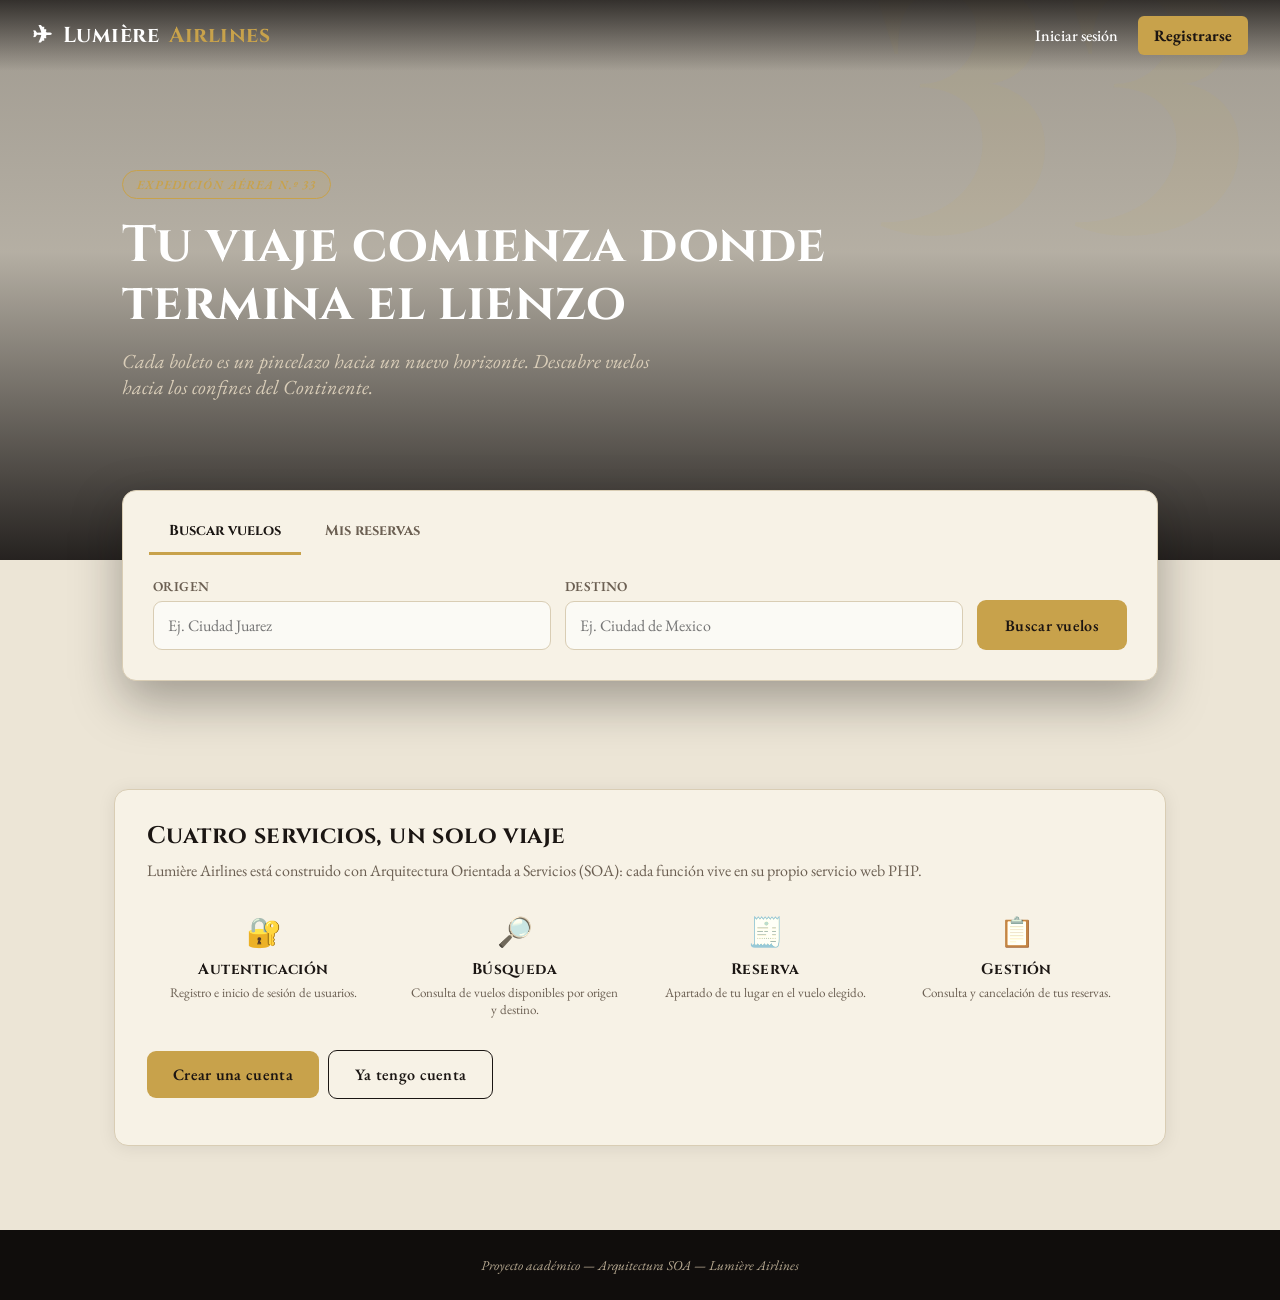
==== src/index.html @ d978fcb9 "unidad1" ====
<!DOCTYPE html>
<html lang="es">
<head>
    <meta charset="UTF-8">
    <meta name="viewport" content="width=device-width, initial-scale=1.0">
    <title>Lumière Airlines — Sistema de Reservas de Vuelos</title>
    <link rel="stylesheet" href="css/styles.css">
</head>
<body>
    <div style="position:relative;">
        <header class="topbar on-hero">
            <a href="index.html" class="brand"><span class="plane">✈</span> Lumière <span class="gold">Airlines</span></a>
            <nav class="mainnav" id="nav-auth-area"></nav>
        </header>

        <section class="hero" style="background-image:url('https://images.unsplash.com/photo-1721592873149-9823d9dc6b40?auto=format&fit=crop&w=1920&q=80');">
            <div class="hero-content">
                <span class="eyebrow">Expedición aérea N.º 33</span>
                <h1>Tu viaje comienza donde termina el lienzo</h1>
                <p class="lead">Cada boleto es un pincelazo hacia un nuevo horizonte. Descubre vuelos hacia los confines del Continente.</p>
            </div>
        </section>
    </div>

    <div class="search-float">
        <div class="search-card">
            <div class="search-tabs">
                <span class="tab active">Buscar vuelos</span>
                <a class="tab" href="reservations.html">Mis reservas</a>
            </div>
            <form id="homeQuickSearch" class="search-form-row">
                <div class="field">
                    <label for="q-origin">Origen</label>
                    <input type="text" id="q-origin" name="origin" placeholder="Ej. Ciudad Juarez">
                </div>
                <div class="field">
                    <label for="q-destination">Destino</label>
                    <input type="text" id="q-destination" name="destination" placeholder="Ej. Ciudad de Mexico">
                </div>
                <button type="submit" class="btn gold">Buscar vuelos</button>
            </form>
        </div>
    </div>

    <main>
        <div class="card">
            <h2 class="section-title">Cuatro servicios, un solo viaje</h2>
            <p class="section-sub">Lumière Airlines está construido con Arquitectura Orientada a Servicios (SOA): cada función vive en su propio servicio web PHP.</p>
            <div class="feature-grid">
                <div class="feature">
                    <div class="icon">🔐</div>
                    <h3>Autenticación</h3>
                    <p>Registro e inicio de sesión de usuarios.</p>
                </div>
                <div class="feature">
                    <div class="icon">🔎</div>
                    <h3>Búsqueda</h3>
                    <p>Consulta de vuelos disponibles por origen y destino.</p>
                </div>
                <div class="feature">
                    <div class="icon">🧾</div>
                    <h3>Reserva</h3>
                    <p>Apartado de tu lugar en el vuelo elegido.</p>
                </div>
                <div class="feature">
                    <div class="icon">📋</div>
                    <h3>Gestión</h3>
                    <p>Consulta y cancelación de tus reservas.</p>
                </div>
            </div>
            <p style="margin-top:24px;">
                <a class="btn gold" href="register.html">Crear una cuenta</a>
                &nbsp;
                <a class="btn secondary" href="login.html">Ya tengo cuenta</a>
            </p>
        </div>
    </main>

    <footer>Proyecto académico — Arquitectura SOA — Lumière Airlines</footer>
    <script src="js/scripts.js"></script>
</body>
</html>
---- src/css/styles.css ----
@import url("https://fonts.googleapis.com/css2?family=Cinzel:wght@500;600;700;800&family=EB+Garamond:ital,wght@0,400;0,500;0,600;1,400&display=swap");

:root {
  --navy-deep: #100d0c; /* negro cálido de lienzo */
  --navy: #1b1613; /* base oscura */
  --navy-mid: #3a2a2f; /* ciruela/borgoña oscuro */
  --blue-accent: #6f8a95; /* gris-azulado apagado */
  --gold: #c8a24b; /* dorado envejecido */
  --gold-dark: #9c7a30; /* bronce */
  --bg: #ece5d6; /* papel/lienzo claro */
  --card: #f7f2e6; /* lienzo crema */
  --text: #241f1b; /* tinta oscura */
  --muted: #6b5f52; /* sepia apagado */
  --danger: #8c2f39; /* borgoña / carmesí */
  --ok: #55684c; /* verde musgo */
  --border: #d9cdb4; /* tostado suave */
  --radius: 14px;
}

* {
  box-sizing: border-box;
}
html {
  scroll-behavior: smooth;
}

body {
  font-family: "EB Garamond", "Inter", serif;
  margin: 0;
  background: var(--bg);
  color: var(--text);
}

h1,
h2,
h3,
.display {
  font-family: "Cinzel", serif;
  letter-spacing: 0.4px;
}

a {
  color: inherit;
}

/* ===================== NAVBAR ===================== */
header.topbar {
  position: sticky;
  top: 0;
  z-index: 50;
  background: var(--navy-deep);
  color: white;
  padding: 16px 32px;
  display: flex;
  align-items: center;
  justify-content: space-between;
  flex-wrap: wrap;
  gap: 12px;
}

header.topbar.on-hero {
  position: absolute;
  left: 0;
  right: 0;
  top: 0;
  background: linear-gradient(
    180deg,
    rgba(16, 13, 12, 0.75) 0%,
    rgba(16, 13, 12, 0) 100%
  );
}

header.topbar .brand {
  display: flex;
  align-items: center;
  gap: 10px;
  font-family: "Cinzel", serif;
  font-size: 1.35rem;
  font-weight: 700;
  letter-spacing: 0.5px;
  text-decoration: none;
  color: white;
}

header.topbar .brand .plane {
  font-size: 1.5rem;
}
header.topbar .brand .gold {
  color: var(--gold);
}

nav.mainnav {
  display: flex;
  align-items: center;
  gap: 4px;
  flex-wrap: wrap;
}

nav.mainnav a,
nav.mainnav button {
  color: white;
  text-decoration: none;
  padding: 9px 16px;
  border-radius: 6px;
  font-size: 1rem;
  font-weight: 500;
  background: transparent;
  border: none;
  cursor: pointer;
  transition: background 0.2s;
  font-family: "EB Garamond", serif;
}

nav.mainnav a:hover,
nav.mainnav button:hover {
  background: rgba(255, 255, 255, 0.14);
}

nav.mainnav .highlight {
  background: var(--gold);
  color: #1c1512;
  font-weight: 700;
}
nav.mainnav .highlight:hover {
  background: var(--gold-dark);
}

/* ===================== HERO ===================== */
.hero {
  position: relative;
  min-height: 560px;
  display: flex;
  align-items: center;
  background-size: cover;
  background-position: center;
  color: white;
  overflow: hidden;
  background-image:
    radial-gradient(
      ellipse at 15% 20%,
      rgba(200, 162, 75, 0.16),
      transparent 55%
    ),
    radial-gradient(
      ellipse at 85% 80%,
      rgba(140, 47, 57, 0.28),
      transparent 60%
    ),
    repeating-linear-gradient(
      135deg,
      rgba(255, 255, 255, 0.02) 0px,
      rgba(255, 255, 255, 0.02) 2px,
      transparent 2px,
      transparent 6px
    ),
    linear-gradient(160deg, #100d0c 0%, #1b1613 45%, #23181a 100%);
}

.hero::before {
  content: "33";
  position: absolute;
  top: -4vw;
  right: 2vw;
  font-family: "Cinzel", serif;
  font-size: 26vw;
  font-weight: 800;
  color: rgba(200, 162, 75, 0.07);
  z-index: 1;
  line-height: 1;
  pointer-events: none;
}

.hero::after {
  content: "";
  position: absolute;
  inset: 0;
  background: linear-gradient(
    180deg,
    rgba(16, 13, 12, 0.35) 0%,
    rgba(16, 13, 12, 0.25) 45%,
    rgba(16, 13, 12, 0.9) 100%
  );
}

.hero-content {
  position: relative;
  z-index: 2;
  max-width: 1100px;
  margin: 0 auto;
  padding: 140px 32px 130px;
  width: 100%;
}

.hero-content .eyebrow {
  display: inline-block;
  background: rgba(200, 162, 75, 0.12);
  border: 1px solid var(--gold);
  color: var(--gold);
  padding: 5px 14px;
  border-radius: 20px;
  font-size: 0.78rem;
  font-weight: 600;
  letter-spacing: 1px;
  text-transform: uppercase;
  font-style: italic;
  margin-bottom: 18px;
}

.hero-content h1 {
  font-size: 3.2rem;
  font-weight: 700;
  line-height: 1.12;
  margin: 0 0 16px;
  max-width: 750px;
}

.hero-content p.lead {
  font-family: "EB Garamond", serif;
  font-size: 1.25rem;
  font-style: italic;
  color: #d9cdb8;
  max-width: 560px;
  margin: 0;
}

.hero.small {
  min-height: 300px;
}
.hero.small .hero-content {
  padding: 110px 32px 90px;
}
.hero.small .hero-content h1 {
  font-size: 2.2rem;
}

/* Floating search card that overlaps the hero bottom edge */
.search-float {
  position: relative;
  z-index: 5;
  max-width: 1100px;
  margin: -70px auto 0;
  padding: 0 32px 60px;
}

.search-card {
  background: var(--card);
  border-radius: var(--radius);
  border: 1px solid var(--border);
  box-shadow: 0 20px 50px rgba(16, 13, 12, 0.35);
  padding: 8px;
}

.search-tabs {
  display: flex;
  gap: 4px;
  padding: 10px 18px 0;
}

.search-tabs .tab {
  padding: 12px 20px;
  font-weight: 700;
  font-family: "Cinzel", serif;
  font-size: 0.9rem;
  color: var(--muted);
  border-bottom: 3px solid transparent;
  text-decoration: none;
}

.search-tabs .tab.active {
  color: var(--navy);
  border-bottom-color: var(--gold);
}

.search-form-row {
  display: flex;
  gap: 14px;
  flex-wrap: wrap;
  align-items: flex-end;
  padding: 22px;
}

.search-form-row .field {
  flex: 1;
  min-width: 200px;
  margin: 0;
}

.search-form-row .btn {
  height: 50px;
  padding: 0 28px;
}

/* ===================== MAIN / CARDS ===================== */
main {
  max-width: 1100px;
  margin: 0 auto;
  padding: 48px 24px 60px;
}

main.narrow {
  max-width: 480px;
}

.card {
  background: var(--card);
  border-radius: var(--radius);
  padding: 30px 32px;
  box-shadow: 0 2px 18px rgba(16, 13, 12, 0.08);
  border: 1px solid var(--border);
  margin-bottom: 24px;
}

h1.page-title,
h2 {
  color: var(--navy);
  font-weight: 700;
}

.section-title {
  font-family: "Cinzel", serif;
  color: var(--navy);
  font-weight: 700;
  font-size: 1.5rem;
  margin: 0 0 8px;
}

.section-sub {
  color: var(--muted);
  margin: 0 0 24px;
}

/* ===================== FORMS ===================== */
form .field {
  margin-bottom: 18px;
  display: flex;
  flex-direction: column;
  gap: 6px;
}

label {
  font-weight: 600;
  color: var(--muted);
  font-size: 0.85rem;
  text-transform: uppercase;
  letter-spacing: 0.4px;
}

input[type="text"],
input[type="password"],
input[type="email"],
input[type="date"] {
  padding: 13px 14px;
  border: 1.5px solid var(--border);
  border-radius: 9px;
  font-size: 1rem;
  font-family: "EB Garamond", serif;
  background: #fbfaf5;
}

input:focus {
  outline: none;
  border-color: var(--blue-accent);
  background: white;
}

.btn {
  display: inline-block;
  background: var(--navy);
  color: white;
  border: none;
  padding: 13px 26px;
  border-radius: 9px;
  font-size: 1rem;
  font-weight: 600;
  letter-spacing: 0.3px;
  cursor: pointer;
  transition:
    background 0.2s,
    transform 0.15s;
  font-family: "EB Garamond", serif;
  text-decoration: none;
  text-align: center;
}

.btn:hover {
  background: var(--navy-mid);
}
.btn:active {
  transform: scale(0.98);
}

.btn.gold {
  background: var(--gold);
  color: #1c1512;
}
.btn.gold:hover {
  background: var(--gold-dark);
}

.btn.secondary {
  background: transparent;
  color: var(--navy);
  border: 1.5px solid var(--navy);
}
.btn.secondary:hover {
  background: #ece2d8;
}

.btn.danger {
  background: var(--danger);
}
.btn.danger:hover {
  background: #6f242c;
}

.btn.block {
  width: 100%;
}

.msg {
  padding: 13px 16px;
  border-radius: 9px;
  margin-top: 14px;
  font-size: 0.93rem;
  font-weight: 500;
}

.msg.ok {
  background: #e6ecdf;
  color: var(--ok);
  border: 1px solid #c3d0b6;
}
.msg.error {
  background: #f5e2e3;
  color: var(--danger);
  border: 1px solid #e1b6b9;
}
.msg.hidden {
  display: none;
}

/* ===================== SPLIT AUTH LAYOUT ===================== */
.split {
  display: flex;
  min-height: calc(100vh - 68px);
}

.split-media {
  flex: 1 1 45%;
  background-size: cover;
  background-position: center;
  position: relative;
  display: flex;
  align-items: flex-end;
  min-height: 320px;
}

.split-media::after {
  content: "";
  position: absolute;
  inset: 0;
  background: linear-gradient(
    180deg,
    rgba(16, 13, 12, 0.05) 0%,
    rgba(16, 13, 12, 0.8) 100%
  );
}

.split-media .quote {
  position: relative;
  z-index: 2;
  color: white;
  padding: 40px;
  font-family: "Cinzel", serif;
  font-size: 1.4rem;
  font-weight: 600;
  line-height: 1.35;
}

.split-form {
  flex: 1 1 55%;
  display: flex;
  align-items: center;
  justify-content: center;
  padding: 40px 24px;
}

.split-form .inner {
  width: 100%;
  max-width: 400px;
}

/* ===================== FLIGHT / RESERVATION LISTS ===================== */
.flight-list,
.reservation-list {
  display: flex;
  flex-direction: column;
  gap: 14px;
  margin-top: 8px;
}

.flight-item {
  display: flex;
  justify-content: space-between;
  align-items: center;
  flex-wrap: wrap;
  gap: 16px;
  padding: 20px 22px;
  border: 1px solid var(--border);
  border-radius: 12px;
  background: #fbfaf5;
  transition:
    box-shadow 0.2s,
    transform 0.15s;
}

.flight-item:hover {
  box-shadow: 0 8px 24px rgba(16, 13, 12, 0.12);
  transform: translateY(-1px);
}

.flight-item .airline-tag {
  display: inline-block;
  font-size: 0.72rem;
  font-weight: 700;
  text-transform: uppercase;
  letter-spacing: 0.5px;
  color: var(--blue-accent);
  background: #e7edee;
  padding: 3px 9px;
  border-radius: 6px;
  margin-bottom: 6px;
}

.flight-item .route {
  font-weight: 700;
  font-size: 1.2rem;
  font-family: "Cinzel", serif;
  color: var(--navy);
}

.flight-item .details {
  color: var(--muted);
  font-size: 0.88rem;
  margin-top: 4px;
}
.flight-item .price {
  font-size: 1.35rem;
  font-weight: 800;
  color: var(--navy);
  font-family: "Cinzel", serif;
}
.flight-item .price small {
  display: block;
  font-size: 0.7rem;
  font-weight: 500;
  color: var(--muted);
  text-transform: uppercase;
}

.status-badge {
  display: inline-block;
  padding: 4px 12px;
  border-radius: 12px;
  font-size: 0.75rem;
  font-weight: 700;
  text-transform: uppercase;
  letter-spacing: 0.3px;
  background: #e6ecdf;
  color: var(--ok);
  margin-top: 6px;
}

footer {
  text-align: center;
  color: #b9ab93;
  font-size: 0.85rem;
  font-family: "EB Garamond", serif;
  font-style: italic;
  padding: 26px;
  background: var(--navy-deep);
}

.empty-state {
  color: var(--muted);
  font-style: italic;
  padding: 14px 0;
}

/* ===================== FEATURE GRID (home) ===================== */
.feature-grid {
  display: grid;
  grid-template-columns: repeat(4, 1fr);
  gap: 18px;
  margin: 12px 0 8px;
}

.feature-grid .feature {
  text-align: center;
  padding: 8px 10px;
}

.feature-grid .feature .icon {
  font-size: 1.8rem;
  margin-bottom: 8px;
  filter: sepia(0.4) saturate(1.3);
}
.feature-grid .feature h3 {
  font-size: 0.95rem;
  margin: 0 0 4px;
  color: var(--navy);
}
.feature-grid .feature p {
  font-size: 0.82rem;
  color: var(--muted);
  margin: 0;
}

@media (max-width: 820px) {
  .feature-grid {
    grid-template-columns: repeat(2, 1fr);
  }
  .split {
    flex-direction: column;
  }
  .split-media {
    min-height: 200px;
  }
  .hero-content h1 {
    font-size: 2.2rem;
  }
  .search-form-row {
    flex-direction: column;
    align-items: stretch;
  }
}
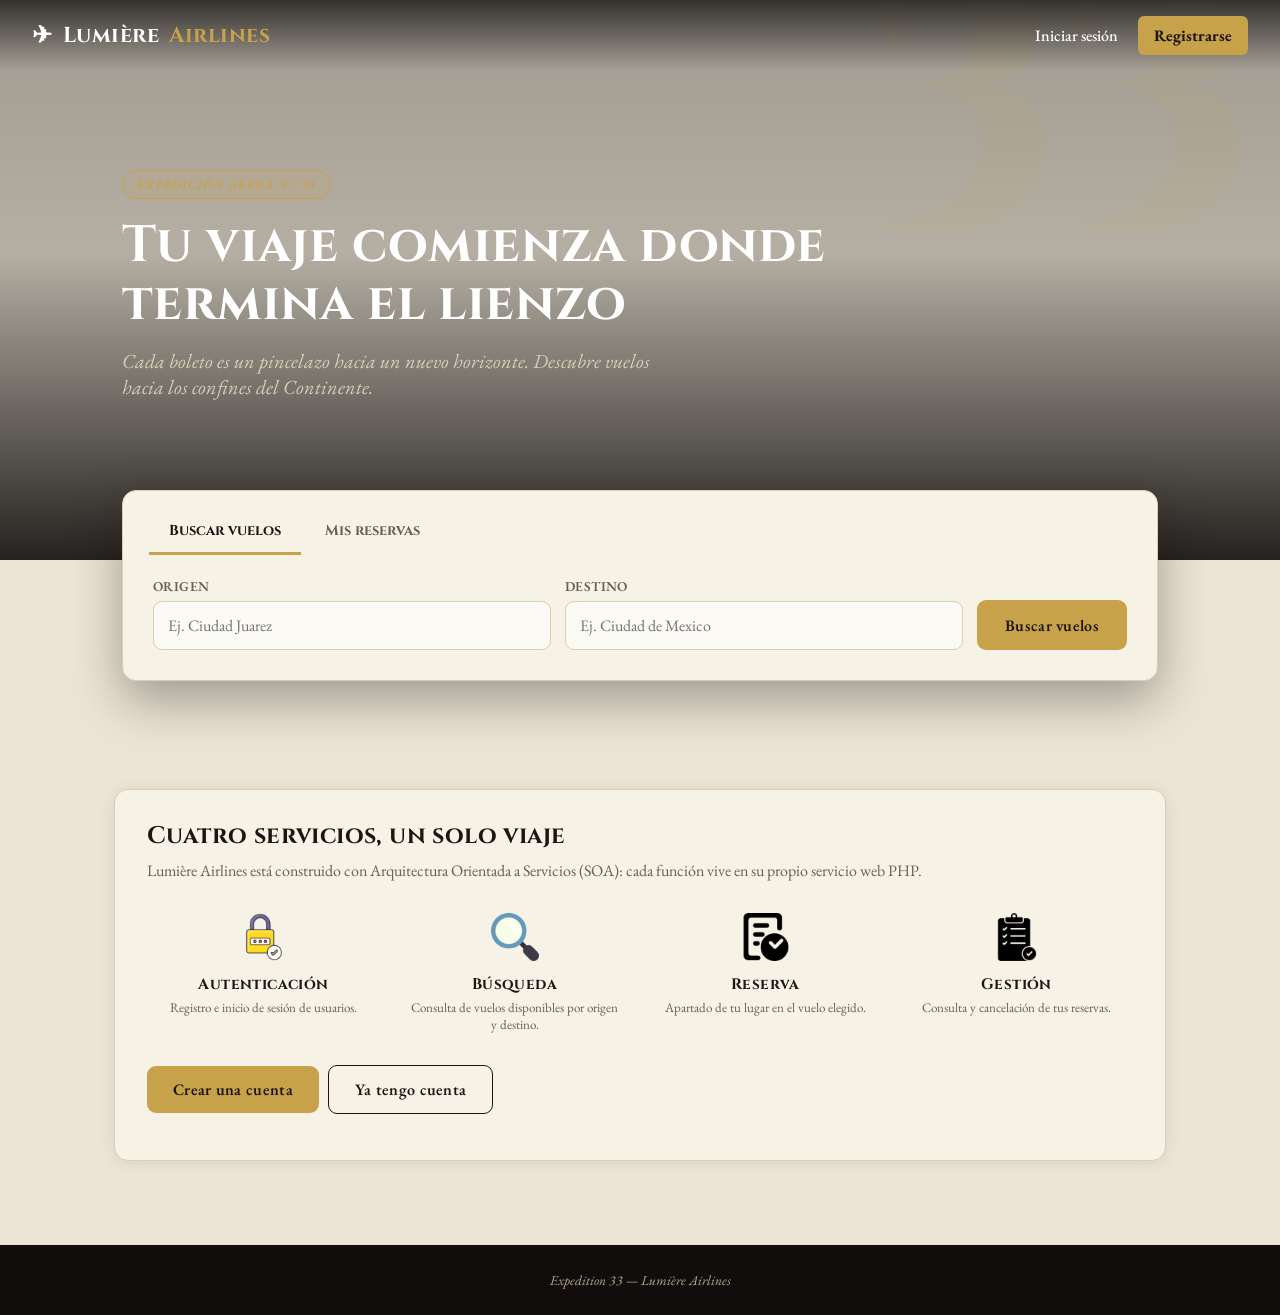
==== commit 1d806c56: "cambios de diseño" ====
--- a/src/index.html
+++ b/src/index.html
@@ -1,82 +1,114 @@
-<!DOCTYPE html>
+<!doctype html>
 <html lang="es">
-<head>
-    <meta charset="UTF-8">
-    <meta name="viewport" content="width=device-width, initial-scale=1.0">
+  <head>
+    <meta charset="UTF-8" />
+    <meta name="viewport" content="width=device-width, initial-scale=1.0" />
     <title>Lumière Airlines — Sistema de Reservas de Vuelos</title>
-    <link rel="stylesheet" href="css/styles.css">
-</head>
-<body>
-    <div style="position:relative;">
-        <header class="topbar on-hero">
-            <a href="index.html" class="brand"><span class="plane">✈</span> Lumière <span class="gold">Airlines</span></a>
-            <nav class="mainnav" id="nav-auth-area"></nav>
-        </header>
+    <link rel="stylesheet" href="css/styles.css" />
+  </head>
+  <body>
+    <div style="position: relative">
+      <header class="topbar on-hero">
+        <a href="index.html" class="brand"
+          ><span class="plane">✈</span> Lumière
+          <span class="gold">Airlines</span></a
+        >
+        <nav class="mainnav" id="nav-auth-area"></nav>
+      </header>
 
-        <section class="hero" style="background-image:url('https://images.unsplash.com/photo-1721592873149-9823d9dc6b40?auto=format&fit=crop&w=1920&q=80');">
-            <div class="hero-content">
-                <span class="eyebrow">Expedición aérea N.º 33</span>
-                <h1>Tu viaje comienza donde termina el lienzo</h1>
-                <p class="lead">Cada boleto es un pincelazo hacia un nuevo horizonte. Descubre vuelos hacia los confines del Continente.</p>
-            </div>
-        </section>
+      <section
+        class="hero"
+        style="
+          background-image: url(&quot;https://images.unsplash.com/photo-1721592873149-9823d9dc6b40?auto=format&fit=crop&w=1920&q=80&quot;);
+        "
+      >
+        <div class="hero-content">
+          <span class="eyebrow">Expedición aérea N.º 33</span>
+          <h1>Tu viaje comienza donde termina el lienzo</h1>
+          <p class="lead">
+            Cada boleto es un pincelazo hacia un nuevo horizonte. Descubre
+            vuelos hacia los confines del Continente.
+          </p>
+        </div>
+      </section>
     </div>
 
     <div class="search-float">
-        <div class="search-card">
-            <div class="search-tabs">
-                <span class="tab active">Buscar vuelos</span>
-                <a class="tab" href="reservations.html">Mis reservas</a>
-            </div>
-            <form id="homeQuickSearch" class="search-form-row">
-                <div class="field">
-                    <label for="q-origin">Origen</label>
-                    <input type="text" id="q-origin" name="origin" placeholder="Ej. Ciudad Juarez">
-                </div>
-                <div class="field">
-                    <label for="q-destination">Destino</label>
-                    <input type="text" id="q-destination" name="destination" placeholder="Ej. Ciudad de Mexico">
-                </div>
-                <button type="submit" class="btn gold">Buscar vuelos</button>
-            </form>
+      <div class="search-card">
+        <div class="search-tabs">
+          <span class="tab active">Buscar vuelos</span>
+          <a class="tab" href="reservations.html">Mis reservas</a>
         </div>
+        <form id="homeQuickSearch" class="search-form-row">
+          <div class="field">
+            <label for="q-origin">Origen</label>
+            <input
+              type="text"
+              id="q-origin"
+              name="origin"
+              placeholder="Ej. Ciudad Juarez"
+            />
+          </div>
+          <div class="field">
+            <label for="q-destination">Destino</label>
+            <input
+              type="text"
+              id="q-destination"
+              name="destination"
+              placeholder="Ej. Ciudad de Mexico"
+            />
+          </div>
+          <button type="submit" class="btn gold">Buscar vuelos</button>
+        </form>
+      </div>
     </div>
 
     <main>
-        <div class="card">
-            <h2 class="section-title">Cuatro servicios, un solo viaje</h2>
-            <p class="section-sub">Lumière Airlines está construido con Arquitectura Orientada a Servicios (SOA): cada función vive en su propio servicio web PHP.</p>
-            <div class="feature-grid">
-                <div class="feature">
-                    <div class="icon">🔐</div>
-                    <h3>Autenticación</h3>
-                    <p>Registro e inicio de sesión de usuarios.</p>
-                </div>
-                <div class="feature">
-                    <div class="icon">🔎</div>
-                    <h3>Búsqueda</h3>
-                    <p>Consulta de vuelos disponibles por origen y destino.</p>
-                </div>
-                <div class="feature">
-                    <div class="icon">🧾</div>
-                    <h3>Reserva</h3>
-                    <p>Apartado de tu lugar en el vuelo elegido.</p>
-                </div>
-                <div class="feature">
-                    <div class="icon">📋</div>
-                    <h3>Gestión</h3>
-                    <p>Consulta y cancelación de tus reservas.</p>
-                </div>
+      <div class="card">
+        <h2 class="section-title">Cuatro servicios, un solo viaje</h2>
+        <p class="section-sub">
+          Lumière Airlines está construido con Arquitectura Orientada a
+          Servicios (SOA): cada función vive en su propio servicio web PHP.
+        </p>
+        <div class="feature-grid">
+          <div class="feature">
+            <div class="icon">
+              <img src="imagen/security.png" alt="Autenticación" />
             </div>
-            <p style="margin-top:24px;">
-                <a class="btn gold" href="register.html">Crear una cuenta</a>
-                &nbsp;
-                <a class="btn secondary" href="login.html">Ya tengo cuenta</a>
-            </p>
+            <h3>Autenticación</h3>
+            <p>Registro e inicio de sesión de usuarios.</p>
+          </div>
+          <div class="feature">
+            <div class="icon">
+              <img src="imagen/magnifier.png" alt="Búsqueda" />
+            </div>
+            <h3>Búsqueda</h3>
+            <p>Consulta de vuelos disponibles por origen y destino.</p>
+          </div>
+          <div class="feature">
+            <div class="icon">
+              <img src="imagen/reservation.png" alt="Reserva" />
+            </div>
+            <h3>Reserva</h3>
+            <p>Apartado de tu lugar en el vuelo elegido.</p>
+          </div>
+          <div class="feature">
+            <div class="icon">
+              <img src="imagen/inventory.png" alt="Gestión" />
+            </div>
+            <h3>Gestión</h3>
+            <p>Consulta y cancelación de tus reservas.</p>
+          </div>
         </div>
+        <p style="margin-top: 24px">
+          <a class="btn gold" href="register.html">Crear una cuenta</a>
+          &nbsp;
+          <a class="btn secondary" href="login.html">Ya tengo cuenta</a>
+        </p>
+      </div>
     </main>
 
-    <footer>Proyecto académico — Arquitectura SOA — Lumière Airlines</footer>
+    <footer>Expedition 33 — Lumière Airlines</footer>
     <script src="js/scripts.js"></script>
-</body>
-</html>+  </body>
+</html>
--- a/src/css/styles.css
+++ b/src/css/styles.css
@@ -601,8 +601,12 @@
 }
 
 .feature-grid .feature .icon {
-  font-size: 1.8rem;
   margin-bottom: 8px;
+}
+.feature-grid .feature .icon img {
+  width: 48px;
+  height: 48px;
+  object-fit: contain;
   filter: sepia(0.4) saturate(1.3);
 }
 .feature-grid .feature h3 {
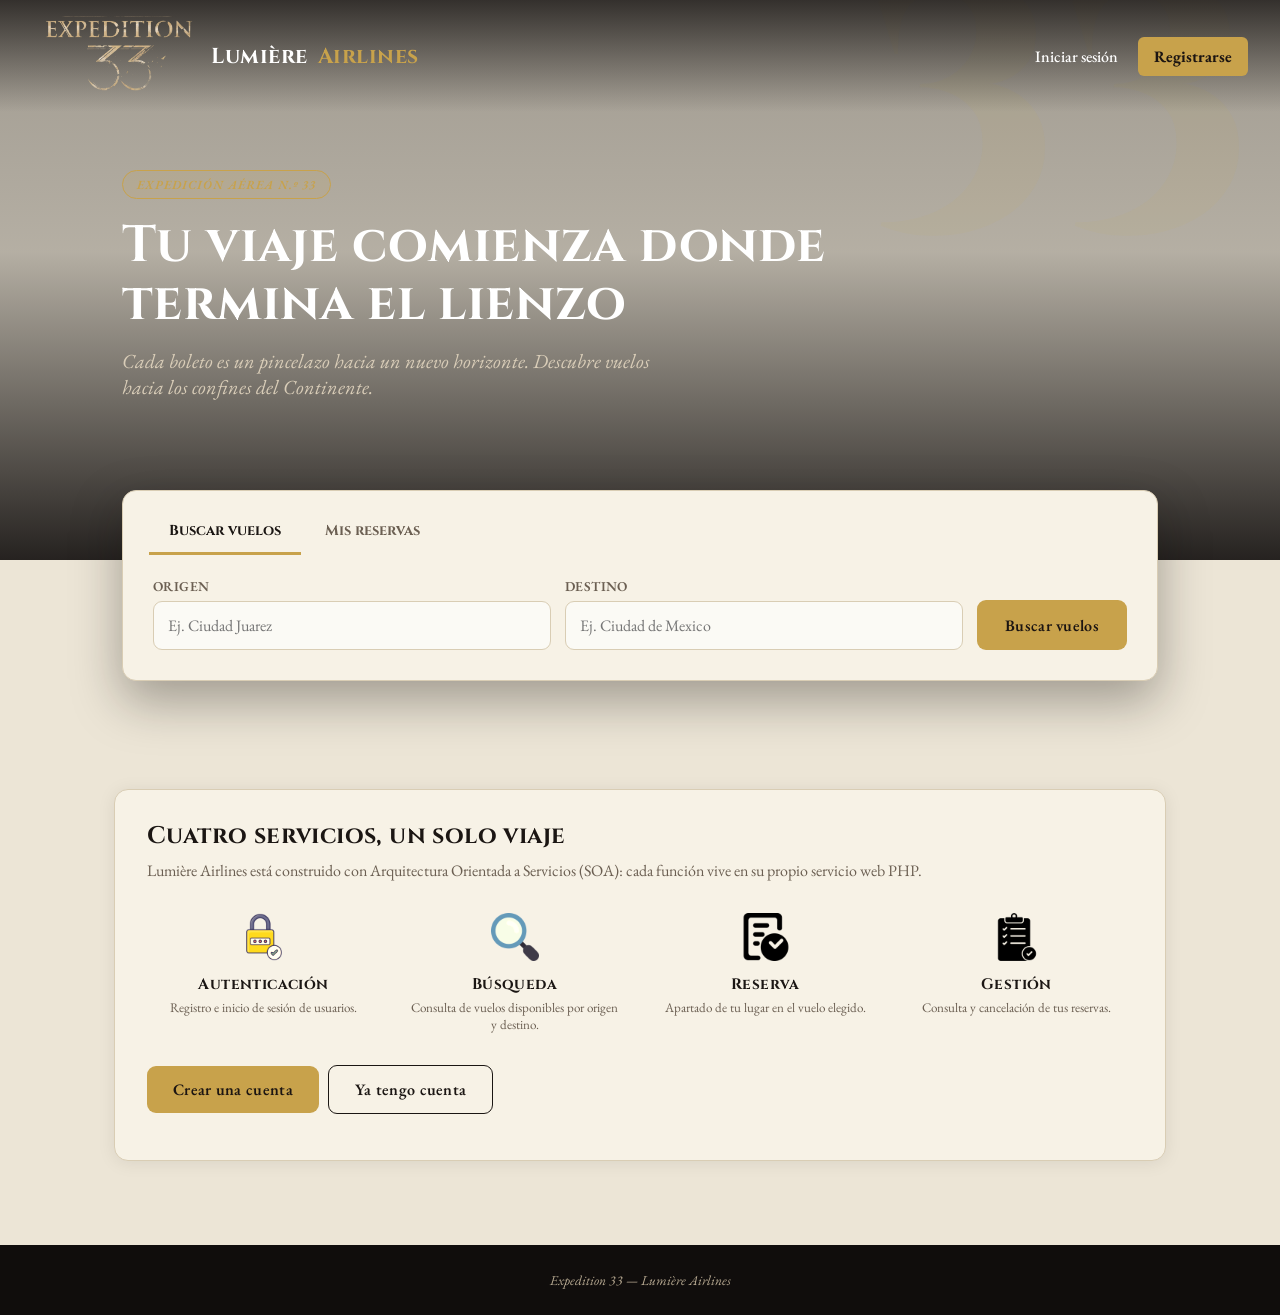
==== commit dd342bee: "cambios" ====
--- a/src/index.html
+++ b/src/index.html
@@ -10,8 +10,12 @@
     <div style="position: relative">
       <header class="topbar on-hero">
         <a href="index.html" class="brand"
-          ><span class="plane">✈</span> Lumière
-          <span class="gold">Airlines</span></a
+          ><img
+            src="imagen/Exp33.png"
+            alt="Lumière Airlines"
+            class="logo-img"
+          />
+          Lumière <span class="gold">Airlines</span></a
         >
         <nav class="mainnav" id="nav-auth-area"></nav>
       </header>
--- a/src/css/styles.css
+++ b/src/css/styles.css
@@ -87,6 +87,10 @@
 }
 header.topbar .brand .gold {
   color: var(--gold);
+}
+header.topbar .brand .logo-img {
+  height: 80px;
+  width: auto;
 }
 
 nav.mainnav {
